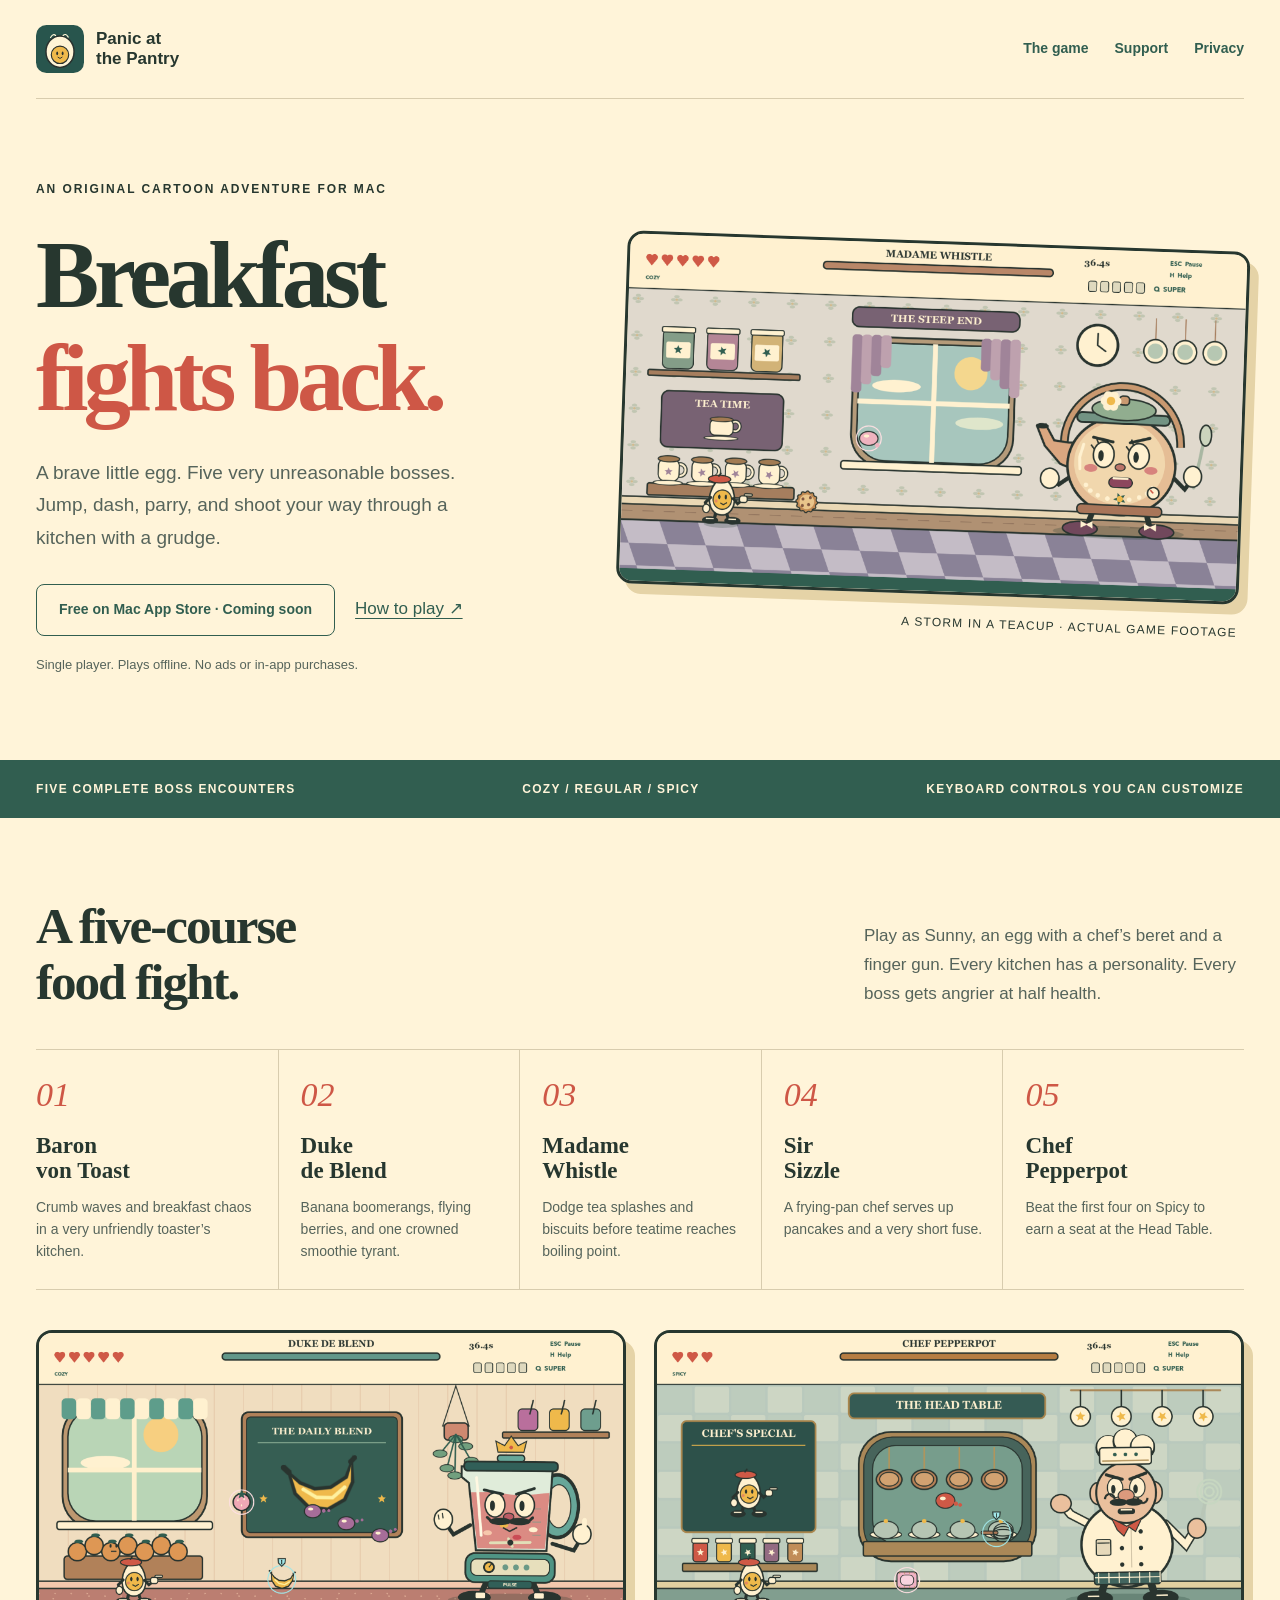
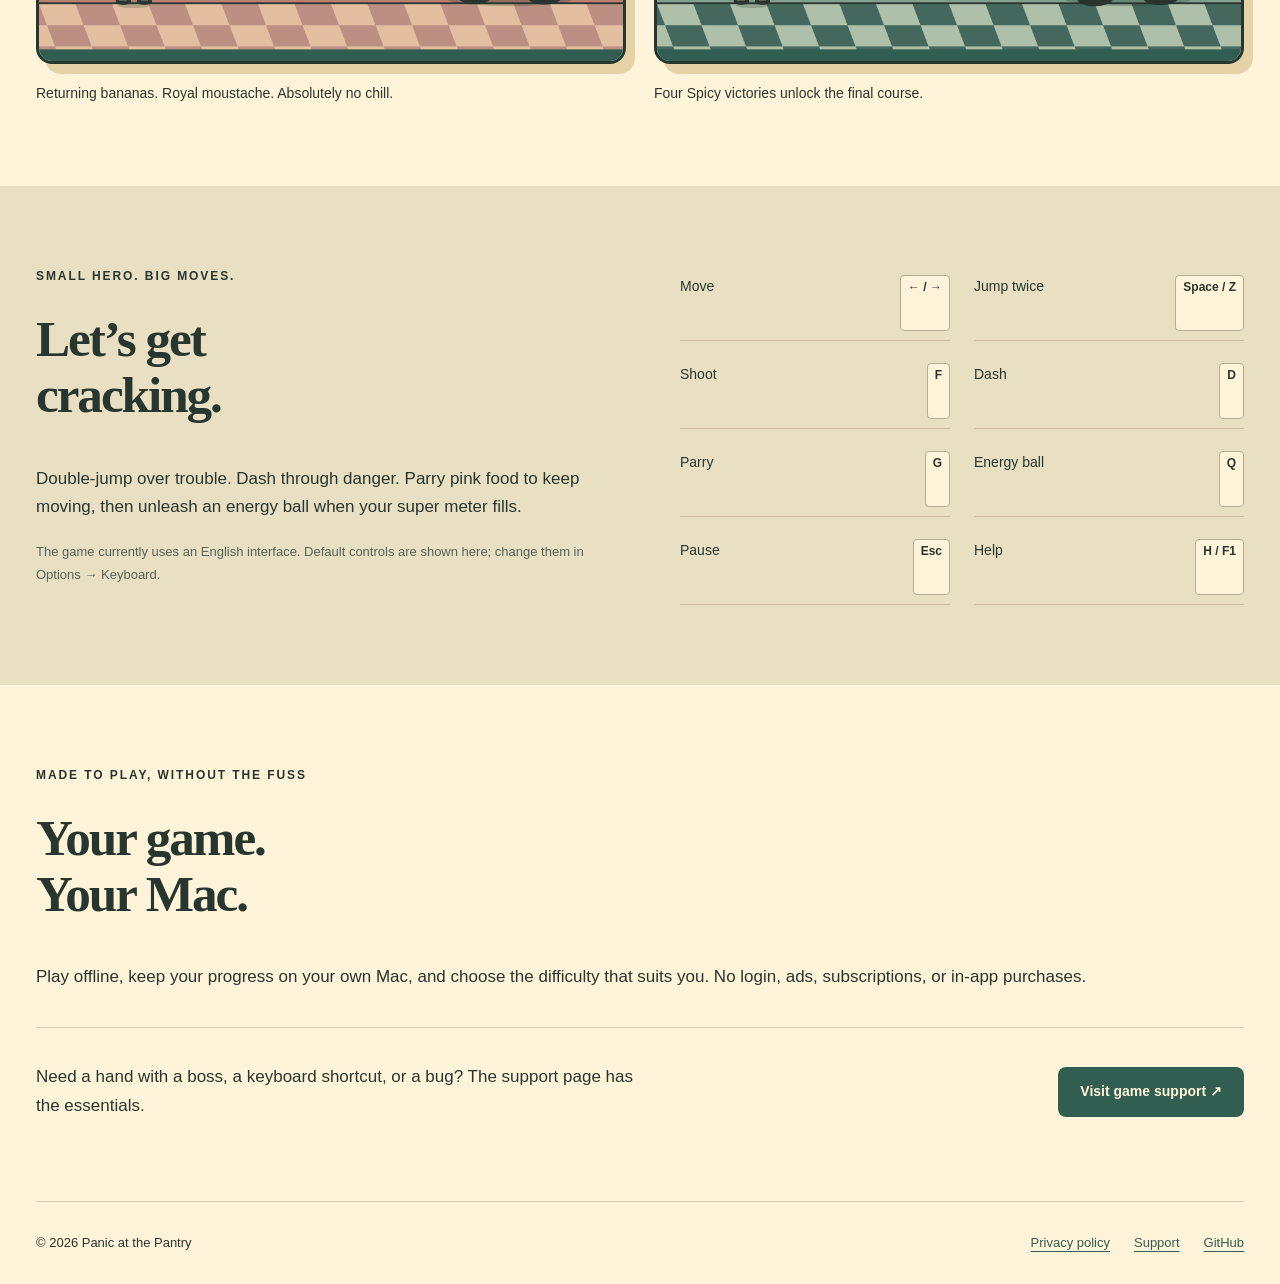
==== website/index.html @ 2a664fef "Add public game website, privacy policy, and support pages" ====
<!doctype html>
<html lang="en"><head><meta charset="utf-8"><meta name="viewport" content="width=device-width,initial-scale=1"><title>Panic at the Pantry — A cartoon boss adventure for Mac</title><meta name="description" content="Meet Sunny, a little egg with a big breakfast problem. An original, offline cartoon boss adventure for Mac, with five kitchen bosses."><link rel="icon" href="assets/icon.svg" type="image/svg+xml"><link rel="stylesheet" href="style.css"><meta name="theme-color" content="#315e50"><meta property="og:title" content="Panic at the Pantry"><meta property="og:description" content="Five courses. One very brave egg. A cartoon boss adventure for Mac."><meta property="og:image" content="https://lijinchen2099.github.io/panic-at-the-pantry/assets/kettle.png"></head>
<body><a class="skip" href="#main">Skip to content</a><div class="wrap"><header class="nav"><a class="brand" href="./"><img src="assets/icon.svg" alt="" width="48" height="48"><span>Panic at<br>the Pantry</span></a><nav class="navlinks" aria-label="Main"><a href="#courses">The game</a><a href="support.html">Support</a><a href="privacy.html">Privacy</a></nav></header>
<main id="main"><section class="hero"><div><span class="eyebrow">An original cartoon adventure for Mac</span><h1>Breakfast<br><em>fights back.</em></h1><p class="intro">A brave little egg. Five very unreasonable bosses. Jump, dash, parry, and shoot your way through a kitchen with a grudge.</p><div class="actions"><span class="badge">Free on Mac App Store · Coming soon</span><a href="support.html">How to play ↗</a></div><p class="small">Single player. Plays offline. No ads or in-app purchases.</p></div><figure><div class="picture"><img src="assets/kettle.png" alt="Sunny faces Madame Whistle, a teapot boss in a cartoon tea room." width="1920" height="1080" fetchpriority="high"></div><figcaption>A storm in a teacup · Actual game footage</figcaption></figure></section></main></div>
<div class="strip"><div class="wrap"><span>Five complete boss encounters</span><span>Cozy / Regular / Spicy</span><span>Keyboard controls you can customize</span></div></div>
<section class="section wrap" id="courses"><div class="sectionhead"><h2>A five-course<br>food fight.</h2><p>Play as Sunny, an egg with a chef’s beret and a finger gun. Every kitchen has a personality. Every boss gets angrier at half health.</p></div><div class="courses"><article class="course"><span class="number">01</span><h3>Baron<br>von Toast</h3><p>Crumb waves and breakfast chaos in a very unfriendly toaster’s kitchen.</p></article><article class="course"><span class="number">02</span><h3>Duke<br>de Blend</h3><p>Banana boomerangs, flying berries, and one crowned smoothie tyrant.</p></article><article class="course"><span class="number">03</span><h3>Madame<br>Whistle</h3><p>Dodge tea splashes and biscuits before teatime reaches boiling point.</p></article><article class="course"><span class="number">04</span><h3>Sir<br>Sizzle</h3><p>A frying-pan chef serves up pancakes and a very short fuse.</p></article><article class="course"><span class="number">05</span><h3>Chef<br>Pepperpot</h3><p>Beat the first four on Spicy to earn a seat at the Head Table.</p></article></div><div class="gallery"><figure><div class="picture"><img src="assets/blender.png" alt="Sunny dodges flying fruit from Duke de Blend." width="1920" height="1080" loading="lazy"></div><figcaption>Returning bananas. Royal moustache. Absolutely no chill.</figcaption></figure><figure><div class="picture"><img src="assets/chef.png" alt="The final encounter with Chef Pepperpot and flying ravioli." width="1920" height="1080" loading="lazy"></div><figcaption>Four Spicy victories unlock the final course.</figcaption></figure></div></section>
<section class="section play"><div class="wrap playgrid"><div><span class="eyebrow">Small hero. Big moves.</span><h2>Let’s get<br>cracking.</h2><p>Double-jump over trouble. Dash through danger. Parry pink food to keep moving, then unleash an energy ball when your super meter fills.</p><p class="small">The game currently uses an English interface. Default controls are shown here; change them in Options → Keyboard.</p></div><div class="keys"><p>Move <kbd>← / →</kbd></p><p>Jump twice <kbd>Space / Z</kbd></p><p>Shoot <kbd>F</kbd></p><p>Dash <kbd>D</kbd></p><p>Parry <kbd>G</kbd></p><p>Energy ball <kbd>Q</kbd></p><p>Pause <kbd>Esc</kbd></p><p>Help <kbd>H / F1</kbd></p></div></div></section>
<section class="section wrap"><span class="eyebrow">Made to play, without the fuss</span><h2>Your game.<br>Your Mac.</h2><p>Play offline, keep your progress on your own Mac, and choose the difficulty that suits you. No login, ads, subscriptions, or in-app purchases.</p><div class="callout"><p>Need a hand with a boss, a keyboard shortcut, or a bug? The support page has the essentials.</p><a class="button" href="support.html">Visit game support ↗</a></div></section>
<footer class="wrap footer"><span>© 2026 Panic at the Pantry</span><div><a href="privacy.html">Privacy policy</a><a href="support.html">Support</a><a href="https://github.com/lijinchen2099/panic-at-the-pantry">GitHub</a></div></footer></body></html>
---- website/style.css ----
@charset "UTF-8";
:root{--paper:#fff4d9;--ink:#27372f;--green:#315e50;--red:#ce5746;--gold:#edbd4d;--line:#d8ccae;--muted:#56645b}
*{box-sizing:border-box}html{scroll-behavior:smooth}body{margin:0;background:var(--paper);color:var(--ink);font:17px/1.7 -apple-system,BlinkMacSystemFont,"Segoe UI",sans-serif}a{color:var(--green);text-underline-offset:4px}a:hover{color:var(--red)}a:focus-visible{outline:3px solid var(--red);outline-offset:5px}img{max-width:100%;height:auto;display:block}h1,h2,h3,p{margin-top:0}h1,h2,h3{font-family:Georgia,"Times New Roman",serif;line-height:1.08}h1{font-size:clamp(3.5rem,7.4vw,7.5rem);letter-spacing:-.055em;margin-bottom:28px}h2{font-size:clamp(2.2rem,4vw,4rem);letter-spacing:-.04em}h3{font-size:1.55rem}p{margin-bottom:1.2rem}.wrap{width:min(1240px,calc(100% - 72px));margin:auto}.skip{position:absolute;top:-90px;left:20px;padding:10px;background:white;z-index:4}.skip:focus{top:10px}.nav{display:flex;align-items:center;justify-content:space-between;gap:30px;padding:25px 0;border-bottom:1px solid var(--line)}.brand{display:flex;align-items:center;gap:12px;color:var(--ink);font-weight:800;text-decoration:none;line-height:1.2}.brand img{width:48px;height:48px}.navlinks{display:flex;gap:26px;font-size:14px;font-weight:650}.navlinks a{text-decoration:none}.eyebrow{font-size:12px;font-weight:800;letter-spacing:.16em;text-transform:uppercase;display:block;margin-bottom:25px}.hero{display:grid;grid-template-columns:.92fr 1.08fr;gap:55px;align-items:center;padding:80px 0 65px}.hero h1 em{font-style:normal;color:var(--red)}.intro{max-width:440px;color:var(--muted);font-size:19px}.actions{display:flex;align-items:center;flex-wrap:wrap;gap:20px;margin:30px 0 18px}.button,.badge{display:inline-block;padding:13px 22px;border-radius:8px;background:var(--green);color:var(--paper);font-size:14px;font-weight:700;text-decoration:none}.button:hover{background:var(--ink);color:var(--paper)}.badge{border:1px solid var(--green);background:transparent;color:var(--green)}.small{font-size:13px;color:var(--muted)}.hero figure{margin:0;transform:rotate(2deg)}.picture{border:3px solid var(--ink);border-radius:16px;overflow:hidden;box-shadow:9px 10px 0 #e5d3a7}.picture img{width:100%}figcaption{font-size:12px;text-transform:uppercase;letter-spacing:.1em;margin-top:18px;text-align:right}.strip{padding:19px 0;background:var(--green);color:var(--paper);font-size:12px;font-weight:700;letter-spacing:.11em;text-transform:uppercase}.strip .wrap{display:flex;justify-content:space-between;gap:16px;flex-wrap:wrap}.section{padding:80px 0}.sectionhead{display:flex;align-items:end;justify-content:space-between;gap:60px;margin-bottom:40px}.sectionhead h2{margin:0}.sectionhead p{max-width:380px;color:var(--muted);margin:0}.courses{display:grid;grid-template-columns:repeat(5,1fr);border-top:1px solid var(--line);border-bottom:1px solid var(--line)}.course{padding:26px 20px 26px 0}.course+.course{border-left:1px solid var(--line);padding-left:22px}.course .number{font:italic 34px Georgia;color:var(--red);display:block;margin-bottom:20px}.course h3{font-size:23px;margin-bottom:12px}.course p{font-size:14px;color:var(--muted);line-height:1.6;margin:0}.gallery{display:grid;grid-template-columns:1fr 1fr;gap:28px;margin-top:40px}.gallery figure{margin:0}.gallery figcaption{text-transform:none;letter-spacing:0;text-align:left;font-size:14px}.play{background:#e9dfc3}.playgrid{display:grid;grid-template-columns:1fr 1fr;gap:80px}.keys{display:grid;grid-template-columns:1fr 1fr;gap:13px 24px;font-size:14px}.keys p{margin:0;display:flex;justify-content:space-between;gap:10px;border-bottom:1px solid #cfbfa0;padding:9px 0}kbd{font:600 12px -apple-system,BlinkMacSystemFont,sans-serif;padding:4px 7px;border:1px solid #b3ad94;border-radius:4px;background:var(--paper);white-space:nowrap}.callout{border-top:1px solid var(--line);padding-top:35px;margin-top:35px;display:flex;justify-content:space-between;align-items:center;gap:30px}.callout p{margin:0;max-width:600px}.footer{padding:30px 0;border-top:1px solid var(--line);display:flex;align-items:center;justify-content:space-between;gap:25px;font-size:13px}.footer div{display:flex;gap:24px}.doc{max-width:790px;padding:70px 0 80px}.doc h1{font-size:clamp(3rem,6vw,5rem);margin-bottom:22px}.doc h2{font-size:28px;letter-spacing:-.02em;margin-top:45px;margin-bottom:15px}.doc h3{margin-top:28px}.doc ul{padding-left:24px}.doc .lead{font-size:21px;color:var(--muted)}.notice{padding:20px 25px;border-left:4px solid var(--green);background:#ebe4cc}.doc table{width:100%;border-collapse:collapse;font-size:15px}.doc th,.doc td{text-align:left;padding:12px 6px;border-bottom:1px solid var(--line)}.doc code{font-size:.88em;overflow-wrap:anywhere}.faq{border-top:1px solid var(--line);padding:24px 0}.faq h2{margin:0 0 15px}.faq p:last-child{margin:0}.lang{border-top:1px solid var(--line);margin-top:50px;padding-top:10px}
@media(max-width:900px){.hero{gap:35px}.courses{grid-template-columns:repeat(2,1fr)}.course+.course{border-left:0;padding-left:0}.course{border-bottom:1px solid var(--line)}.playgrid{gap:35px}.navlinks{gap:17px}}@media(max-width:650px){.wrap{width:calc(100% - 36px)}.nav{align-items:flex-start;gap:15px}.brand{font-size:13px}.brand img{width:36px;height:36px}.navlinks{gap:12px;font-size:12px;flex-wrap:wrap;justify-content:end}.hero{grid-template-columns:1fr;padding:50px 0;gap:35px}.hero h1{max-width:430px}.hero figure{transform:none}.section{padding:50px 0}.sectionhead,.callout{display:block}.sectionhead h2{margin-bottom:22px}.playgrid,.gallery{grid-template-columns:1fr}.keys{gap:10px 18px}.footer{align-items:flex-start;flex-direction:column}.callout .button{margin-top:20px}.doc{padding-top:45px}.doc .lead{font-size:18px}.strip{font-size:10px}.course{padding-right:17px}.course h3{font-size:22px}}
@media(prefers-reduced-motion:reduce){html{scroll-behavior:auto}}
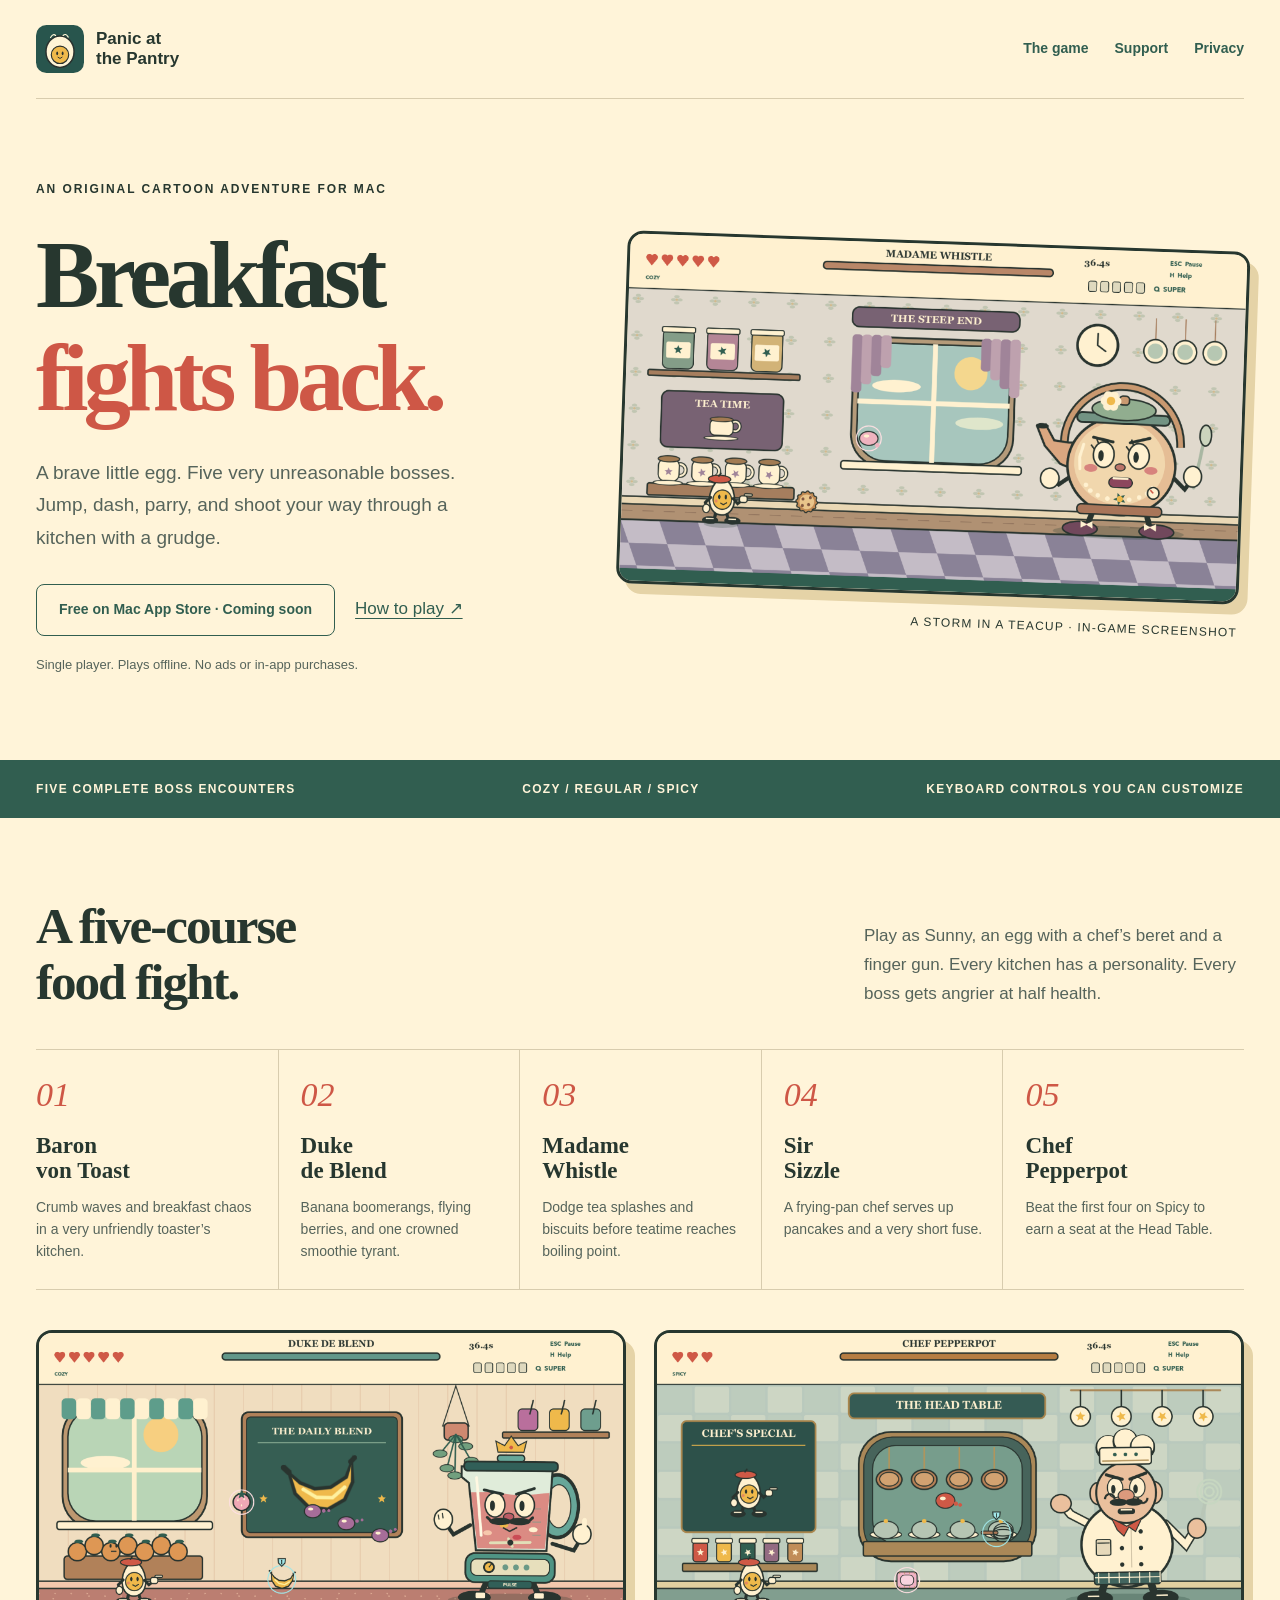
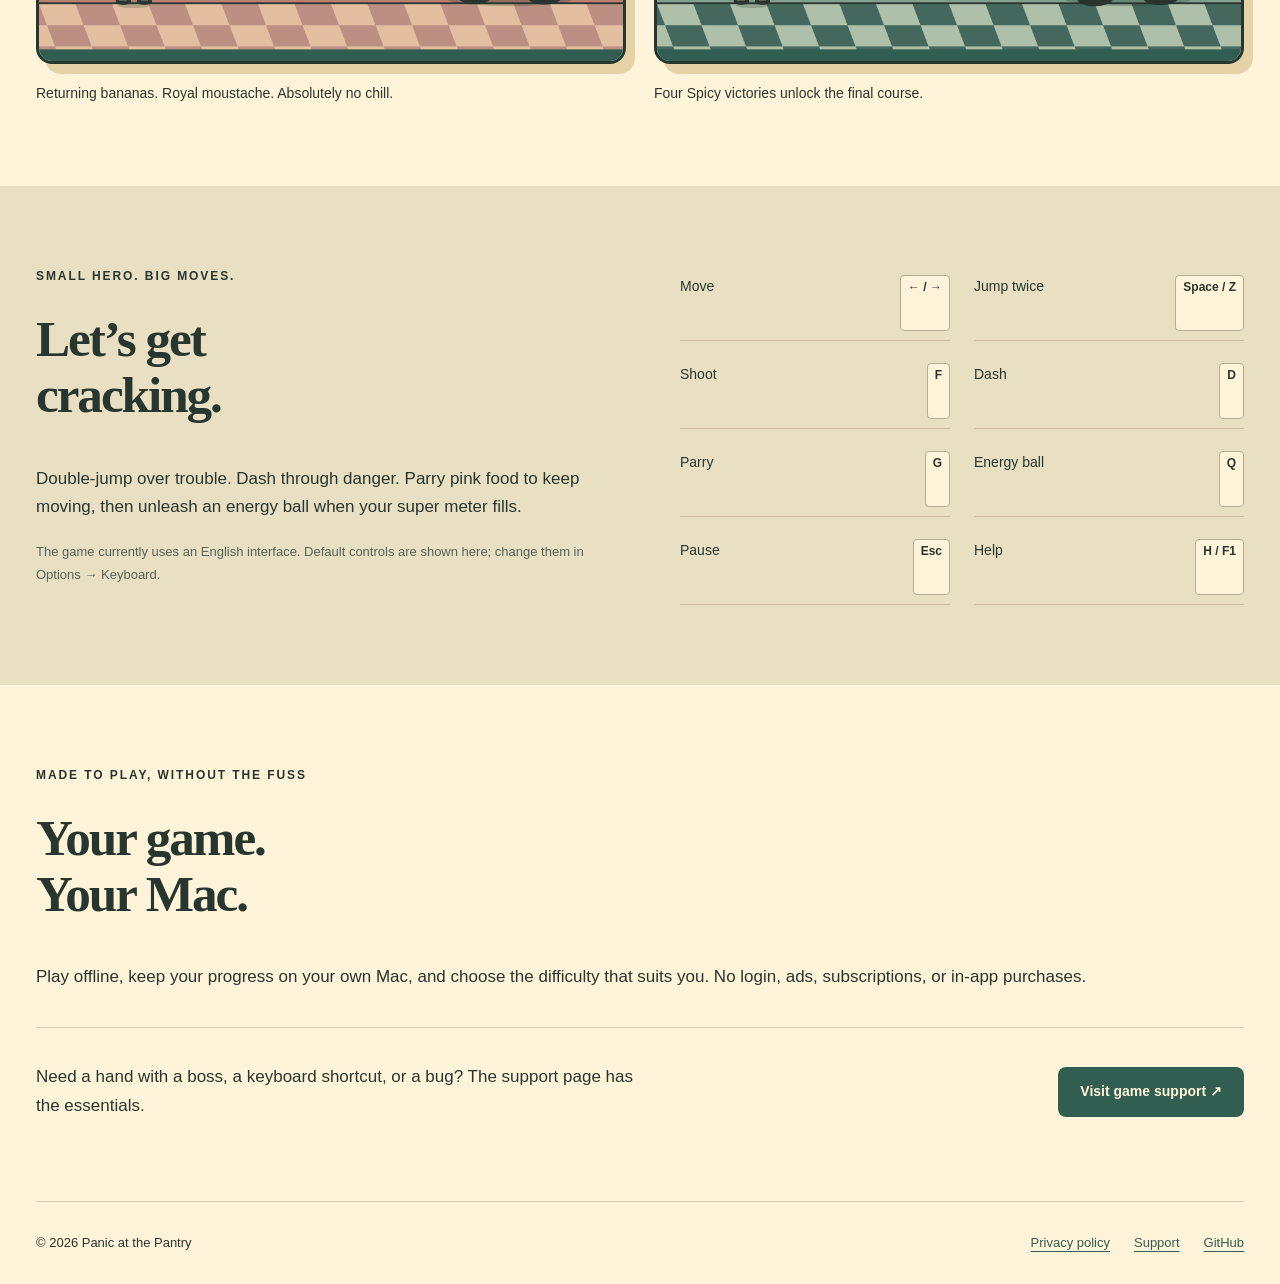
==== commit adf22c3a: "Prepare signed Mac App Store release and submission assets" ====
--- a/website/index.html
+++ b/website/index.html
@@ -1,7 +1,7 @@
 <!doctype html>
 <html lang="en"><head><meta charset="utf-8"><meta name="viewport" content="width=device-width,initial-scale=1"><title>Panic at the Pantry — A cartoon boss adventure for Mac</title><meta name="description" content="Meet Sunny, a little egg with a big breakfast problem. An original, offline cartoon boss adventure for Mac, with five kitchen bosses."><link rel="icon" href="assets/icon.svg" type="image/svg+xml"><link rel="stylesheet" href="style.css"><meta name="theme-color" content="#315e50"><meta property="og:title" content="Panic at the Pantry"><meta property="og:description" content="Five courses. One very brave egg. A cartoon boss adventure for Mac."><meta property="og:image" content="https://lijinchen2099.github.io/panic-at-the-pantry/assets/kettle.png"></head>
 <body><a class="skip" href="#main">Skip to content</a><div class="wrap"><header class="nav"><a class="brand" href="./"><img src="assets/icon.svg" alt="" width="48" height="48"><span>Panic at<br>the Pantry</span></a><nav class="navlinks" aria-label="Main"><a href="#courses">The game</a><a href="support.html">Support</a><a href="privacy.html">Privacy</a></nav></header>
-<main id="main"><section class="hero"><div><span class="eyebrow">An original cartoon adventure for Mac</span><h1>Breakfast<br><em>fights back.</em></h1><p class="intro">A brave little egg. Five very unreasonable bosses. Jump, dash, parry, and shoot your way through a kitchen with a grudge.</p><div class="actions"><span class="badge">Free on Mac App Store · Coming soon</span><a href="support.html">How to play ↗</a></div><p class="small">Single player. Plays offline. No ads or in-app purchases.</p></div><figure><div class="picture"><img src="assets/kettle.png" alt="Sunny faces Madame Whistle, a teapot boss in a cartoon tea room." width="1920" height="1080" fetchpriority="high"></div><figcaption>A storm in a teacup · Actual game footage</figcaption></figure></section></main></div>
+<main id="main"><section class="hero"><div><span class="eyebrow">An original cartoon adventure for Mac</span><h1>Breakfast<br><em>fights back.</em></h1><p class="intro">A brave little egg. Five very unreasonable bosses. Jump, dash, parry, and shoot your way through a kitchen with a grudge.</p><div class="actions"><span class="badge">Free on Mac App Store · Coming soon</span><a href="support.html">How to play ↗</a></div><p class="small">Single player. Plays offline. No ads or in-app purchases.</p></div><figure><div class="picture"><img src="assets/kettle.png" alt="Sunny faces Madame Whistle, a teapot boss in a cartoon tea room." width="1920" height="1080" fetchpriority="high"></div><figcaption>A storm in a teacup · In-game screenshot</figcaption></figure></section></main></div>
 <div class="strip"><div class="wrap"><span>Five complete boss encounters</span><span>Cozy / Regular / Spicy</span><span>Keyboard controls you can customize</span></div></div>
 <section class="section wrap" id="courses"><div class="sectionhead"><h2>A five-course<br>food fight.</h2><p>Play as Sunny, an egg with a chef’s beret and a finger gun. Every kitchen has a personality. Every boss gets angrier at half health.</p></div><div class="courses"><article class="course"><span class="number">01</span><h3>Baron<br>von Toast</h3><p>Crumb waves and breakfast chaos in a very unfriendly toaster’s kitchen.</p></article><article class="course"><span class="number">02</span><h3>Duke<br>de Blend</h3><p>Banana boomerangs, flying berries, and one crowned smoothie tyrant.</p></article><article class="course"><span class="number">03</span><h3>Madame<br>Whistle</h3><p>Dodge tea splashes and biscuits before teatime reaches boiling point.</p></article><article class="course"><span class="number">04</span><h3>Sir<br>Sizzle</h3><p>A frying-pan chef serves up pancakes and a very short fuse.</p></article><article class="course"><span class="number">05</span><h3>Chef<br>Pepperpot</h3><p>Beat the first four on Spicy to earn a seat at the Head Table.</p></article></div><div class="gallery"><figure><div class="picture"><img src="assets/blender.png" alt="Sunny dodges flying fruit from Duke de Blend." width="1920" height="1080" loading="lazy"></div><figcaption>Returning bananas. Royal moustache. Absolutely no chill.</figcaption></figure><figure><div class="picture"><img src="assets/chef.png" alt="The final encounter with Chef Pepperpot and flying ravioli." width="1920" height="1080" loading="lazy"></div><figcaption>Four Spicy victories unlock the final course.</figcaption></figure></div></section>
 <section class="section play"><div class="wrap playgrid"><div><span class="eyebrow">Small hero. Big moves.</span><h2>Let’s get<br>cracking.</h2><p>Double-jump over trouble. Dash through danger. Parry pink food to keep moving, then unleash an energy ball when your super meter fills.</p><p class="small">The game currently uses an English interface. Default controls are shown here; change them in Options → Keyboard.</p></div><div class="keys"><p>Move <kbd>← / →</kbd></p><p>Jump twice <kbd>Space / Z</kbd></p><p>Shoot <kbd>F</kbd></p><p>Dash <kbd>D</kbd></p><p>Parry <kbd>G</kbd></p><p>Energy ball <kbd>Q</kbd></p><p>Pause <kbd>Esc</kbd></p><p>Help <kbd>H / F1</kbd></p></div></div></section>
